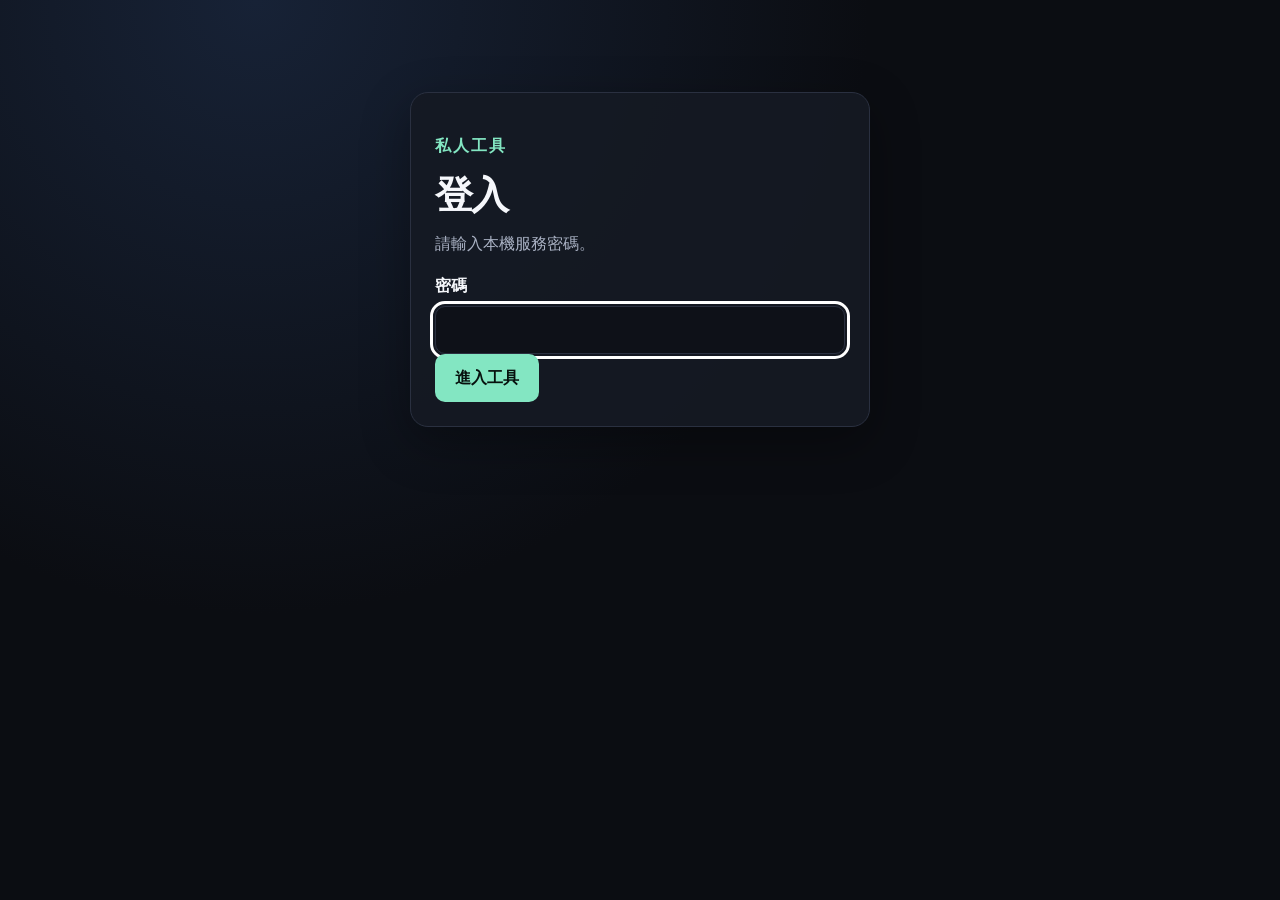
==== frontend/index.html @ b808dbd3 "feat: split static frontend and local API" ====
<!doctype html>
<html lang="zh-Hant">
<head>
  <meta charset="utf-8">
  <meta name="viewport" content="width=device-width,initial-scale=1">
  <title>YouTube 歌曲轉調工具</title>
  <link rel="stylesheet" href="styles.css">
</head>
<body><main class="shell">
  <header class="page-header">
    <div>
      <p class="eyebrow">yt2mp3</p>
      <h1>YouTube 歌曲轉調工具</h1>
      <p class="lede">貼上你有權使用的 YouTube 影片網址，分析原調後選擇升降半音並輸出 MP3。</p>
    </div>
    <button id="logout" class="secondary compact" type="button">登出</button>
  </header>
  <section class="card">
    <form id="analyze-form">
      <label for="url">YouTube 網址</label>
      <div class="input-row">
        <input id="url" name="url" type="url" placeholder="https://www.youtube.com/watch?v=..." required>
        <button type="submit">分析歌曲</button>
      </div>
    </form>
    <p class="notice">請僅處理你擁有或已獲授權使用的內容。暫存檔案將於一小時後刪除。</p>
  </section>
  <section id="status" class="status hidden" aria-live="polite"></section>
  <section id="result" class="card hidden"></section>
</main>
<script src="config.js"></script>
<script src="app.js" defer></script>
</body>
</html>
---- frontend/styles.css ----
:root { color-scheme:dark; --bg:#0b0d12; --card:#151923; --line:#2a3040; --text:#f5f7fb; --muted:#aab2c4; --accent:#83e6c2; --danger:#ff9a9a; }
* { box-sizing:border-box; }
body { margin:0; min-height:100vh; background:radial-gradient(circle at 20% 0,#172236 0,var(--bg) 45%); color:var(--text); font:16px/1.6 system-ui,-apple-system,sans-serif; }
.shell { width:min(900px,calc(100% - 32px)); margin:0 auto; padding:64px 0; }
.narrow { width:min(460px,calc(100% - 32px)); }
.page-header { display:flex; align-items:flex-start; justify-content:space-between; gap:24px; }
h1 { margin:.1em 0; font-size:clamp(2rem,7vw,4rem); line-height:1.05; letter-spacing:-.04em; }
.narrow h1 { font-size:2.4rem; }
.eyebrow { color:var(--accent); font-weight:700; letter-spacing:.12em; text-transform:uppercase; }
.lede,.muted,.notice { color:var(--muted); }
.card,.status { margin-top:28px; padding:24px; background:color-mix(in srgb,var(--card) 92%,transparent); border:1px solid var(--line); border-radius:18px; box-shadow:0 16px 50px #0005; }
label { display:block; margin-bottom:8px; font-weight:700; }
.input-row { display:grid; grid-template-columns:1fr auto; gap:12px; }
input,button { min-height:48px; border-radius:10px; border:1px solid var(--line); font:inherit; }
input { width:100%; padding:0 14px; background:#0e1118; color:var(--text); }
button { padding:0 20px; border:0; background:var(--accent); color:#07110e; font-weight:800; cursor:pointer; }
button:focus-visible,input:focus-visible { outline:3px solid #fff; outline-offset:2px; }
button:disabled { cursor:wait; opacity:.5; }
.secondary { background:#222a37; color:var(--text); border:1px solid var(--line); }
.compact { min-height:40px; margin-top:16px; white-space:nowrap; }
.notice { margin:14px 0 0; font-size:.88rem; }
.error { color:var(--danger); }
.success { border-color:var(--accent); }
.hidden { display:none; }
.song-head { display:grid; grid-template-columns:160px 1fr; gap:20px; align-items:center; }
.song-head img { display:block; width:160px; aspect-ratio:16/9; object-fit:cover; border-radius:12px; }
h2 { margin:0; line-height:1.25; }
.song-head p { margin:.35rem 0; }
.key-summary { display:grid; grid-template-columns:repeat(2,1fr); gap:12px; margin:24px 0 8px; }
.key-summary div { padding:16px; border:1px solid var(--line); border-radius:12px; }
.key-summary span,.key-summary strong { display:block; }
.key-summary span { color:var(--muted); font-size:.85rem; }
.key-summary strong { font-size:1.35rem; }
.shift-grid { display:grid; grid-template-columns:repeat(2,1fr); gap:10px; margin-top:24px; }
.shift-button { display:flex; justify-content:space-between; align-items:center; gap:12px; background:#222a37; color:var(--text); border:1px solid var(--line); text-align:left; }
.shift-button:hover { border-color:var(--accent); }
.downloads { display:grid; gap:10px; margin-top:20px; }
.download { display:block; width:100%; padding:13px 16px; background:var(--accent); color:#07110e; font-weight:800; text-align:center; }
@media (max-width:640px) { .shell { padding:36px 0; } .page-header { display:block; } .input-row { grid-template-columns:1fr; } button { width:100%; } .compact { width:auto; } }
@media (max-width:640px) { .song-head { grid-template-columns:1fr; } .song-head img { width:100%; } .shift-grid { grid-template-columns:1fr; } }
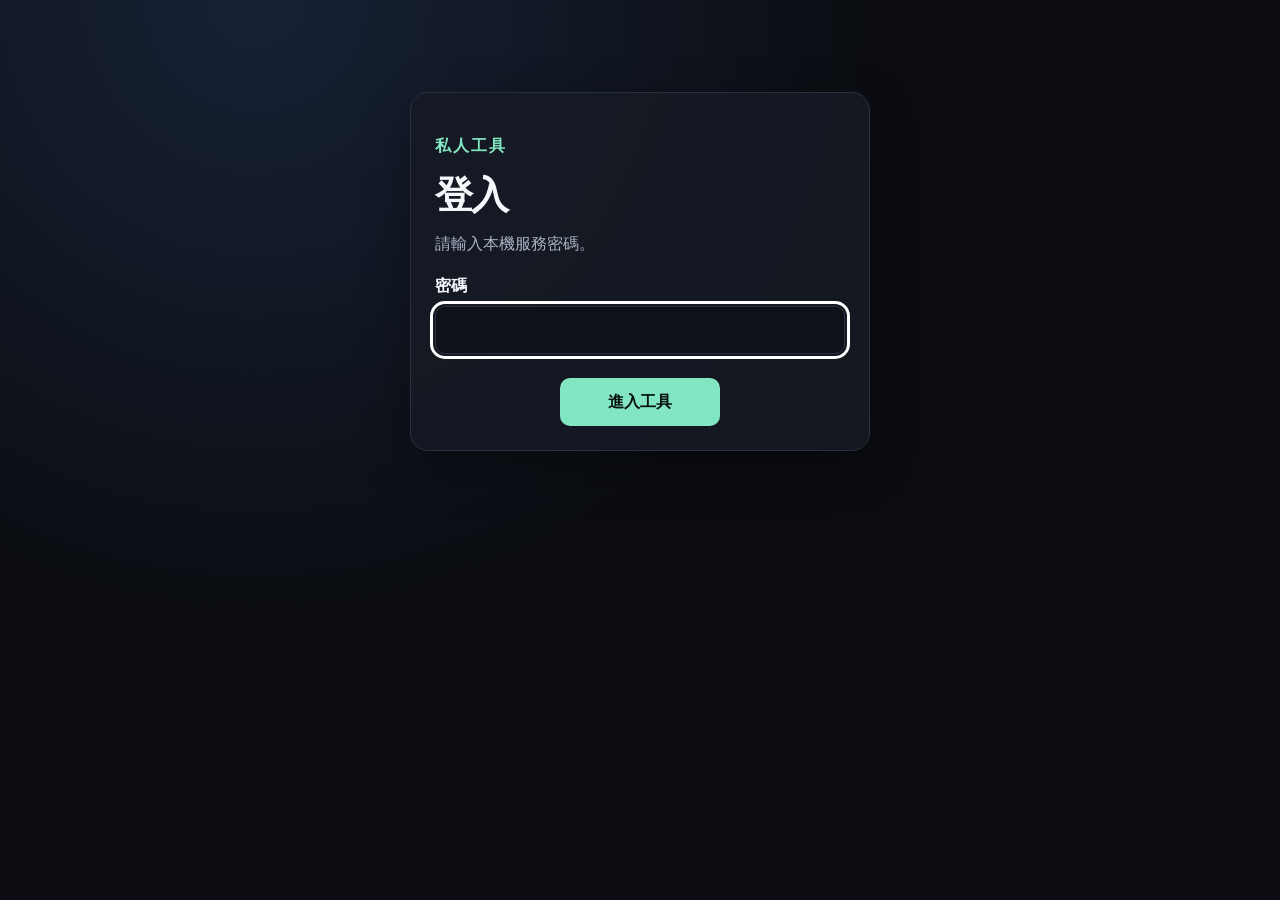
==== commit e21a20eb: "feat: add phase 1 melody workflow" ====
--- a/frontend/index.html
+++ b/frontend/index.html
@@ -25,6 +25,17 @@
     </form>
     <p class="notice">請僅處理你擁有或已獲授權使用的內容。暫存檔案將於一小時後刪除。</p>
   </section>
+  <nav id="phase-stepper" class="phase-stepper" aria-label="主要執行步驟">
+    <button type="button" class="phase-step is-active" data-phase-step="1" aria-current="step">
+      <span class="phase-number">1</span>
+      <span><strong>分析與轉調</strong><small>分析原調並輸出 MP3</small></span>
+    </button>
+    <span class="phase-connector" aria-hidden="true"></span>
+    <button type="button" class="phase-step" data-phase-step="2" disabled>
+      <span class="phase-number">2</span>
+      <span><strong>主旋律簡譜</strong><small>產生 Melody JSON 與 MIDI</small></span>
+    </button>
+  </nav>
   <section id="status" class="status hidden" aria-live="polite"></section>
   <section id="result" class="card hidden"></section>
 </main>
--- a/frontend/styles.css
+++ b/frontend/styles.css
@@ -9,18 +9,40 @@
 .eyebrow { color:var(--accent); font-weight:700; letter-spacing:.12em; text-transform:uppercase; }
 .lede,.muted,.notice { color:var(--muted); }
 .card,.status { margin-top:28px; padding:24px; background:color-mix(in srgb,var(--card) 92%,transparent); border:1px solid var(--line); border-radius:18px; box-shadow:0 16px 50px #0005; }
+.phase-stepper { display:grid; grid-template-columns:minmax(0,1fr) 64px minmax(0,1fr); align-items:center; margin-top:24px; }
+.phase-step { display:flex; min-width:0; min-height:72px; padding:12px 16px; align-items:center; gap:12px; background:#10141d; color:var(--muted); border:1px solid var(--line); text-align:left; }
+.phase-step:disabled { cursor:not-allowed; opacity:.48; }
+.phase-step.is-available:not(.is-active) { cursor:pointer; opacity:1; }
+.phase-step.is-active { background:color-mix(in srgb,var(--accent) 13%,#10141d); color:var(--text); border:1px solid var(--accent); }
+.phase-step span:last-child,.phase-step strong,.phase-step small { display:block; min-width:0; }
+.phase-step strong { line-height:1.3; }
+.phase-step small { margin-top:2px; color:var(--muted); font-size:.75rem; font-weight:500; }
+.phase-number { display:grid; width:34px; height:34px; flex:0 0 34px; place-items:center; background:#222a37; border:1px solid var(--line); border-radius:50%; color:var(--text); }
+.phase-step.is-active .phase-number { background:var(--accent); color:#07110e; border-color:var(--accent); }
+.phase-connector { height:2px; background:var(--line); }
 label { display:block; margin-bottom:8px; font-weight:700; }
 .input-row { display:grid; grid-template-columns:1fr auto; gap:12px; }
-input,button { min-height:48px; border-radius:10px; border:1px solid var(--line); font:inherit; }
+input,button,select { min-height:48px; border-radius:10px; border:1px solid var(--line); font:inherit; }
 input { width:100%; padding:0 14px; background:#0e1118; color:var(--text); }
+select { width:100%; padding:0 12px; background:#0e1118; color:var(--text); }
 button { padding:0 20px; border:0; background:var(--accent); color:#07110e; font-weight:800; cursor:pointer; }
 button:focus-visible,input:focus-visible { outline:3px solid #fff; outline-offset:2px; }
 button:disabled { cursor:wait; opacity:.5; }
+.login-submit { display:block; min-width:160px; margin:24px auto 0; }
 .secondary { background:#222a37; color:var(--text); border:1px solid var(--line); }
 .compact { min-height:40px; margin-top:16px; white-space:nowrap; }
 .notice { margin:14px 0 0; font-size:.88rem; }
 .error { color:var(--danger); }
 .success { border-color:var(--accent); }
+.progress-head { display:flex; align-items:center; justify-content:space-between; gap:16px; }
+.progress-head strong { color:var(--accent); font-variant-numeric:tabular-nums; }
+.progress-track { height:10px; margin-top:12px; overflow:hidden; background:#0e1118; border:1px solid var(--line); border-radius:999px; }
+.progress-track span { display:block; width:0; height:100%; background:linear-gradient(90deg,var(--accent),#b4f4dd); border-radius:inherit; transition:width .25s ease; }
+.processing-status { display:flex; align-items:center; gap:14px; }
+.processing-status > span:last-child { display:grid; }
+.processing-status small { margin-top:2px; color:var(--muted); }
+.processing-spinner { width:28px; height:28px; flex:0 0 28px; border:3px solid var(--line); border-top-color:var(--accent); border-radius:50%; animation:processing-spin .8s linear infinite; }
+@keyframes processing-spin { to { transform:rotate(360deg); } }
 .hidden { display:none; }
 .song-head { display:grid; grid-template-columns:160px 1fr; gap:20px; align-items:center; }
 .song-head img { display:block; width:160px; aspect-ratio:16/9; object-fit:cover; border-radius:12px; }
@@ -31,10 +53,54 @@
 .key-summary span,.key-summary strong { display:block; }
 .key-summary span { color:var(--muted); font-size:.85rem; }
 .key-summary strong { font-size:1.35rem; }
-.shift-grid { display:grid; grid-template-columns:repeat(2,1fr); gap:10px; margin-top:24px; }
-.shift-button { display:flex; justify-content:space-between; align-items:center; gap:12px; background:#222a37; color:var(--text); border:1px solid var(--line); text-align:left; }
+.bitrate-picker { margin:22px 0 0; padding:0; border:0; }
+.bitrate-picker legend { margin-bottom:9px; font-weight:700; }
+.bitrate-options { display:grid; grid-template-columns:repeat(3,1fr); gap:10px; }
+.bitrate-option { display:flex; min-width:0; margin:0; padding:12px 14px; align-items:center; gap:10px; background:#10141d; border:1px solid var(--line); border-radius:12px; cursor:pointer; }
+.bitrate-option:has(input:checked) { background:color-mix(in srgb,var(--accent) 12%,#10141d); border-color:var(--accent); }
+.bitrate-option input { width:18px; min-height:18px; margin:0; accent-color:var(--accent); }
+.bitrate-option span,.bitrate-option strong,.bitrate-option small { display:block; }
+.bitrate-option strong { line-height:1.25; }
+.bitrate-option small { margin-top:2px; color:var(--muted); font-size:.78rem; white-space:nowrap; }
+.shift-grid { display:grid; grid-template-columns:repeat(7,minmax(0,1fr)); gap:8px; margin-top:24px; }
+.shift-option { display:grid; grid-template-rows:40px 56px; gap:7px; min-width:0; }
+.shift-label { display:flex; align-items:flex-end; justify-content:center; color:var(--muted); font-size:.78rem; line-height:1.2; text-align:center; }
+.shift-button { display:flex; width:100%; min-width:0; min-height:56px; padding:7px 5px; justify-content:center; align-items:center; background:#222a37; color:var(--text); border:1px solid var(--line); text-align:center; }
+.shift-button strong { font-size:clamp(.75rem,1.4vw,1rem); line-height:1.2; }
+.shift-button-label { display:none; }
 .shift-button:hover { border-color:var(--accent); }
+.shift-button.is-original { background:color-mix(in srgb,var(--accent) 18%,#222a37); border-color:var(--accent); }
 .downloads { display:grid; gap:10px; margin-top:20px; }
 .download { display:block; width:100%; padding:13px 16px; background:var(--accent); color:#07110e; font-weight:800; text-align:center; }
+.melody-panel { margin-top:24px; }
+.melody-panel h3 { margin:0; font-size:1.4rem; }
+.melody-panel > .muted { margin-top:4px; }
+.melody-controls { display:grid; grid-template-columns:minmax(180px,1fr) auto; gap:10px; align-items:end; margin-top:16px; }
+.melody-controls label { grid-column:1/-1; margin:0; }
+.melody-progress { display:flex; align-items:center; gap:14px; min-height:64px; }
+.melody-progress > span:last-child { display:grid; }
+.melody-progress small { color:var(--muted); }
+.melody-summary { display:grid; grid-template-columns:repeat(4,1fr); gap:10px; margin-top:18px; }
+.melody-summary div { min-width:0; padding:12px; background:#10141d; border:1px solid var(--line); border-radius:10px; }
+.melody-summary span,.melody-summary strong { display:block; }
+.melody-summary span { color:var(--muted); font-size:.78rem; }
+.numbered-notation { margin:16px 0; padding:18px; overflow-x:auto; background:#0e1118; border:1px solid var(--line); border-radius:12px; color:var(--text); font:700 1.1rem/2 ui-monospace,SFMono-Regular,Menlo,monospace; white-space:pre-wrap; }
+.melody-warning { margin:8px 0; color:var(--muted); font-size:.88rem; }
+.melody-downloads { display:grid; grid-template-columns:1fr 1fr; gap:10px; margin-top:16px; }
 @media (max-width:640px) { .shell { padding:36px 0; } .page-header { display:block; } .input-row { grid-template-columns:1fr; } button { width:100%; } .compact { width:auto; } }
-@media (max-width:640px) { .song-head { grid-template-columns:1fr; } .song-head img { width:100%; } .shift-grid { grid-template-columns:1fr; } }
+@media (max-width:640px) {
+  .phase-stepper { grid-template-columns:1fr; gap:8px; }
+  .phase-connector { width:2px; height:18px; margin:-8px 0 -8px 32px; }
+  .song-head { grid-template-columns:1fr; }
+  .song-head img { width:100%; }
+  .bitrate-options { grid-template-columns:1fr; }
+  .shift-grid { grid-template-columns:1fr; gap:10px; overflow:visible; padding-bottom:0; }
+  .shift-option { display:block; }
+  .shift-label { display:none; }
+  .shift-button { min-height:48px; padding:0 20px; justify-content:space-between; gap:12px; text-align:left; }
+  .shift-button-label { display:inline; font-weight:400; }
+  .shift-button strong { font-size:1rem; }
+  .melody-controls,.melody-downloads { grid-template-columns:1fr; }
+  .melody-summary { grid-template-columns:1fr 1fr; }
+}
+@media (prefers-reduced-motion:reduce) { .processing-spinner { animation-duration:1.8s; } }
